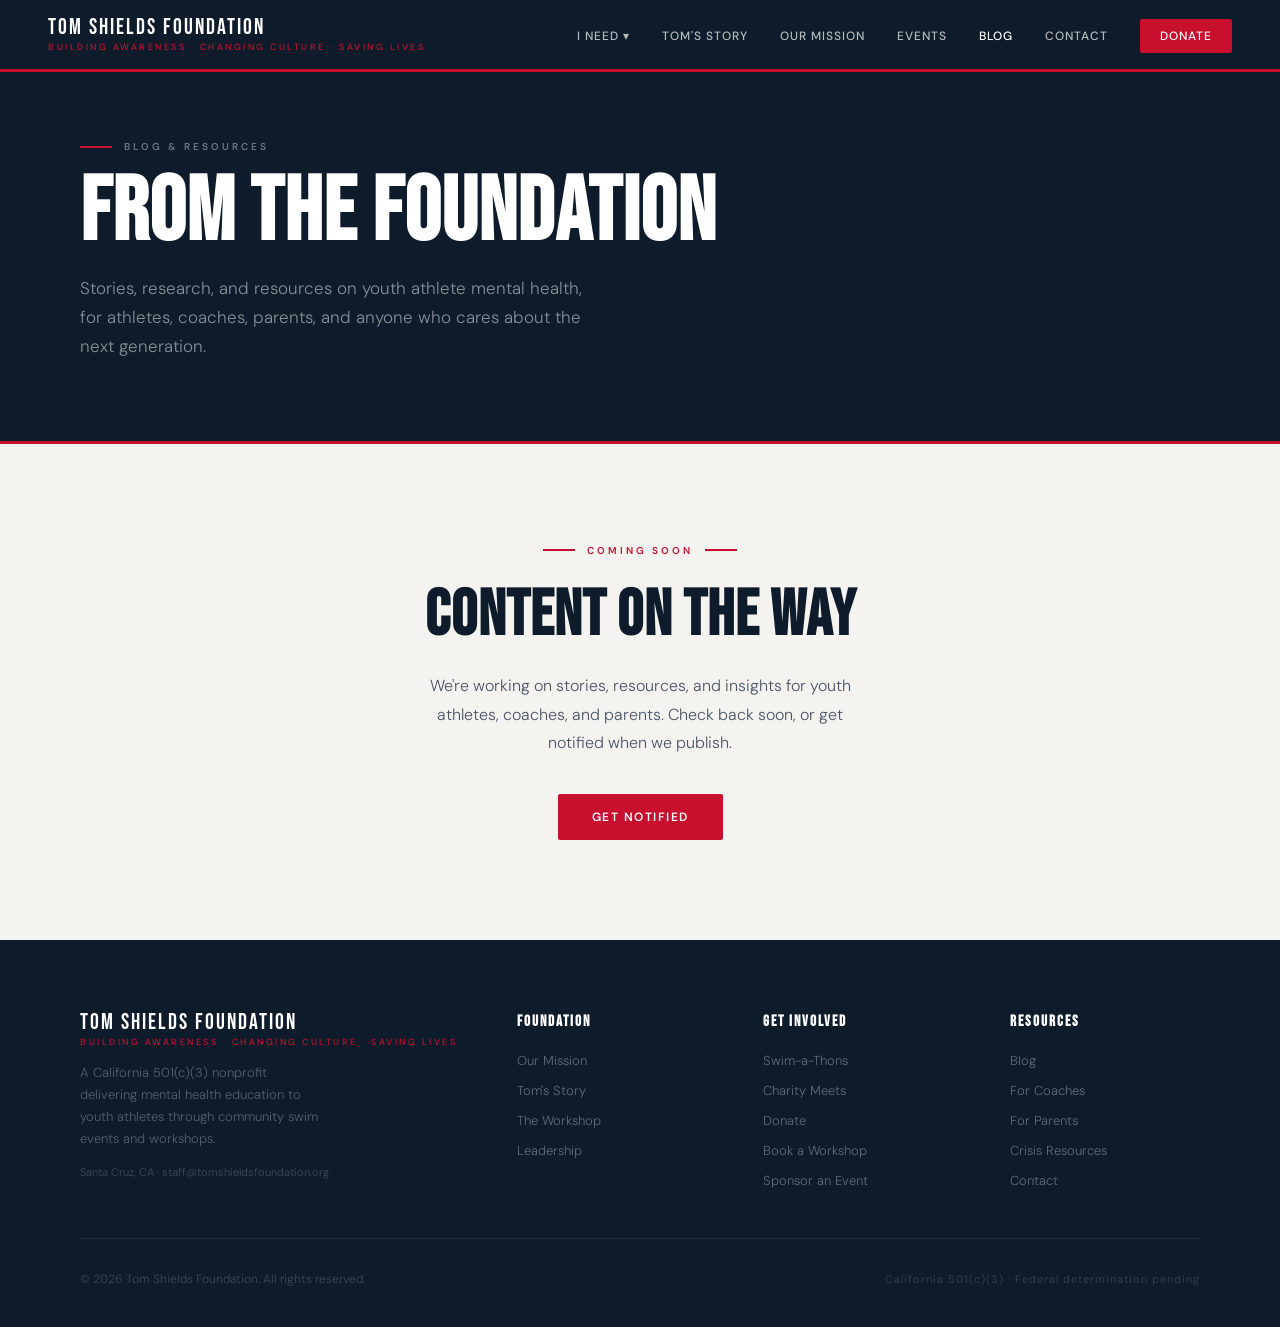
==== blog.html @ 8a369fe1 "Update tagline + fix hero bar centering" ====
<!DOCTYPE html>
<html lang="en">
<head>
<meta charset="UTF-8">
<meta name="viewport" content="width=device-width, initial-scale=1.0">
<title>Blog & Resources, Tom Shields Foundation</title>
<link href="https://fonts.googleapis.com/css2?family=Bebas+Neue&family=DM+Sans:wght@300;400;500;600&family=Playfair+Display:ital@1&display=swap" rel="stylesheet">
<link rel="icon" href="favicon.ico" type="image/x-icon">
<link rel="stylesheet" href="style.css">
</head>
<body>
<nav>
  <a href="index.html" class="nav-logo"><span class="nav-logo-name">Tom Shields Foundation</span><span class="nav-logo-tag">Building Awareness · Changing Culture · Saving Lives</span></a>
  <ul class="nav-links">
    <li class="nav-drop">
      <a href="#">I Need ▾</a>
      <div class="nav-drop-menu">
        <a href="blog.html#help-me">Help for me</a>
        <a href="blog.html#help-someone">Help for someone I know</a>
        <a href="blog.html#my-child">Help for my child</a>
        <a href="blog.html#student-athlete">Help for my student / athlete</a>
      </div>
    </li>
    <li><a href="story.html">Tom's Story</a></li>
    <li><a href="mission.html">Our Mission</a></li>
    <li><a href="events.html">Events</a></li>
    <li><a href="blog.html" class="active">Blog</a></li>
    <li><a href="contact.html">Contact</a></li>
    <li><a href="donate.html" class="nav-cta">Donate</a></li>
  </ul>
</nav>

<section class="page-hero">
  <div class="eyebrow eyebrow-white anim anim-1"><div class="eyebrow-line"></div><span>Blog &amp; Resources</span></div>
  <h1 class="anim anim-2">From the Foundation</h1>
  <p class="anim anim-3">Stories, research, and resources on youth athlete mental health, for athletes, coaches, parents, and anyone who cares about the next generation.</p>
</section>
<section style="background:var(--off-white);padding:100px 80px;text-align:center;" id="athletes">
  <div class="eyebrow" style="justify-content:center;margin-bottom:20px;"><div class="eyebrow-line"></div><span>Coming Soon</span><div class="eyebrow-line"></div></div>
  <h2 style="font-family:'Bebas Neue',sans-serif;font-size:clamp(44px,5vw,68px);color:var(--navy);letter-spacing:1px;margin-bottom:18px;">Content on the Way</h2>
  <p class="body-text" style="max-width:460px;margin:0 auto 36px;">We're working on stories, resources, and insights for youth athletes, coaches, and parents. Check back soon, or get notified when we publish.</p>
  <a href="contact.html" class="btn btn-red">Get Notified</a>
</section>

<footer>
  <div class="footer-grid">
    <div>
      <a href="index.html" class="nav-logo"><span class="nav-logo-name">Tom Shields Foundation</span><span class="nav-logo-tag">Building Awareness · Changing Culture · Saving Lives</span></a>
      <p class="footer-brand-desc">A California 501(c)(3) nonprofit delivering mental health education to youth athletes through community swim events and workshops.</p>
      <p class="footer-contact">Santa Cruz, CA · staff@tomshieldsfoundation.org</p>
    </div>
    <div class="footer-col"><h4>Foundation</h4><ul><li><a href="mission.html">Our Mission</a></li><li><a href="story.html">Tom's Story</a></li><li><a href="mission.html">The Workshop</a></li><li><a href="board.html">Leadership</a></li></ul></div>
    <div class="footer-col"><h4>Get Involved</h4><ul><li><a href="events.html">Swim-a-Thons</a></li><li><a href="events.html">Charity Meets</a></li><li><a href="donate.html">Donate</a></li><li><a href="contact.html">Book a Workshop</a></li><li><a href="contact.html">Sponsor an Event</a></li></ul></div>
    <div class="footer-col"><h4>Resources</h4><ul><li><a href="blog.html">Blog</a></li><li><a href="blog.html">For Coaches</a></li><li><a href="blog.html">For Parents</a></li><li><a href="contact.html">Crisis Resources</a></li><li><a href="contact.html">Contact</a></li></ul></div>
  </div>
  <div class="footer-bottom"><span class="footer-copy">© 2026 Tom Shields Foundation. All rights reserved.</span><span class="footer-501">California 501(c)(3) · Federal determination pending</span></div>
</footer>
</body>
</html>
---- style.css ----
@import url('https://fonts.googleapis.com/css2?family=Bebas+Neue&family=DM+Sans:wght@300;400;500;600&family=Playfair+Display:ital@1&display=swap');

*, *::before, *::after { box-sizing: border-box; margin: 0; padding: 0; }

:root {
  --red: #C8102E;
  --red-dark: #9B0D24;
  --navy: #0D1B2A;
  --navy-mid: #1A2E42;
  --white: #FFFFFF;
  --off-white: #F5F3EF;
  --gray: #8A8F96;
  --light-gray: #E8E6E2;
}

html { scroll-behavior: smooth; }
body { font-family: 'DM Sans', sans-serif; background: var(--off-white); color: var(--navy); overflow-x: hidden; }

/* ── NAV ── */
nav {
  position: fixed; top: 0; left: 0; right: 0; z-index: 200;
  height: 72px; background: var(--navy); border-bottom: 3px solid var(--red);
  display: flex; align-items: center; justify-content: space-between; padding: 0 48px;
}
.nav-logo { text-decoration: none; display: flex; flex-direction: column; gap: 2px; }
.nav-logo-name { font-family: 'Bebas Neue', sans-serif; font-size: 22px; color: var(--white); letter-spacing: 2px; line-height: 1; }
.nav-logo-tag { font-size: 9px; color: var(--red); letter-spacing: 2.5px; text-transform: uppercase; font-weight: 500; }
.nav-links { display: flex; gap: 32px; list-style: none; align-items: center; }
.nav-links a { color: rgba(255,255,255,0.7); text-decoration: none; font-size: 12px; letter-spacing: 1px; text-transform: uppercase; font-weight: 500; transition: color 0.2s; }
.nav-links a:hover, .nav-links a.active { color: var(--white); }
.nav-cta { background: var(--red) !important; color: var(--white) !important; padding: 9px 20px; border-radius: 2px; transition: background 0.2s !important; }
.nav-cta:hover { background: var(--red-dark) !important; }

/* Dropdown */
.nav-drop { position: relative; }
.nav-drop-menu {
  display: none; position: absolute; top: 100%; left: -16px;
  background: var(--navy); border-top: 2px solid var(--red); min-width: 220px;
  flex-direction: column; z-index: 300; box-shadow: 0 8px 24px rgba(0,0,0,0.3);
  padding-top: 8px;
}
/* invisible bridge so mouse can travel from link to menu without losing hover */
.nav-drop::after {
  content: ''; position: absolute; top: 100%; left: -16px; right: -16px; height: 12px;
}
.nav-drop:hover .nav-drop-menu { display: flex; }
.nav-drop > a { padding: 8px 16px; margin: -8px -16px; }
.nav-links li.nav-drop .nav-drop-menu a {
  padding: 13px 20px; font-size: 13px; color: rgba(255,255,255,0.6);
  text-decoration: none; display: block;
  text-transform: none; letter-spacing: 0; font-weight: 400;
  transition: background 0.15s, color 0.15s; line-height: 1.3;
}
.nav-links li.nav-drop .nav-drop-menu a:hover { background: rgba(255,255,255,0.05); color: var(--white); }

/* ── BUTTONS ── */
.btn { display: inline-block; padding: 15px 34px; font-size: 12px; letter-spacing: 1.5px; text-transform: uppercase; font-weight: 600; border-radius: 2px; text-decoration: none; cursor: pointer; border: none; font-family: 'DM Sans', sans-serif; transition: background 0.2s, transform 0.2s, border-color 0.2s; }
.btn:hover { transform: translateY(-1px); }
.btn-red { background: var(--red); color: var(--white); }
.btn-red:hover { background: var(--red-dark); }
.btn-outline-dark { background: transparent; color: var(--navy); border: 1.5px solid var(--light-gray); }
.btn-outline-dark:hover { border-color: var(--navy); }
.btn-outline-white { background: transparent; color: var(--white); border: 1.5px solid rgba(255,255,255,0.3); }
.btn-outline-white:hover { border-color: var(--white); }

/* ── COMMON ── */
.eyebrow { display: flex; align-items: center; gap: 12px; margin-bottom: 18px; }
.eyebrow-line { width: 32px; height: 2px; background: var(--red); flex-shrink: 0; }
.eyebrow span { font-size: 10px; letter-spacing: 3px; text-transform: uppercase; color: var(--red); font-weight: 600; }
.eyebrow-white span { color: rgba(255,255,255,0.4); }

.h-display { font-family: 'Bebas Neue', sans-serif; letter-spacing: 1px; line-height: 1; }
.body-text { font-size: 16px; color: #4A5568; line-height: 1.8; font-weight: 300; }
.body-text + .body-text { margin-top: 14px; }
.body-text strong { color: var(--navy); font-weight: 500; }

/* ── PAGE HERO (inner pages) ── */
.page-hero { background: var(--navy); padding: 140px 80px 80px; border-bottom: 3px solid var(--red); }
.page-hero h1 { font-family: 'Bebas Neue', sans-serif; font-size: clamp(56px, 7vw, 96px); color: var(--white); line-height: 0.95; letter-spacing: 1px; margin-bottom: 18px; }
.page-hero h1 em { font-family: 'Playfair Display', serif; font-style: italic; color: var(--red); }
.page-hero p { font-size: 17px; color: rgba(255,255,255,0.5); line-height: 1.7; font-weight: 300; max-width: 520px; }

/* ── FOOTER ── */
footer { background: var(--navy); padding: 72px 80px 40px; }
.footer-grid { display: grid; grid-template-columns: 2fr 1fr 1fr 1fr; gap: 56px; padding-bottom: 48px; border-bottom: 1px solid rgba(255,255,255,0.07); margin-bottom: 32px; }
.footer-brand-desc { font-size: 13px; color: rgba(255,255,255,0.3); line-height: 1.7; font-weight: 300; max-width: 240px; margin: 14px 0; }
.footer-contact { font-size: 11px; color: rgba(255,255,255,0.18); }
.footer-col h4 { font-family: 'Bebas Neue', sans-serif; font-size: 15px; color: var(--white); letter-spacing: 2px; margin-bottom: 18px; }
.footer-col ul { list-style: none; display: flex; flex-direction: column; gap: 9px; }
.footer-col ul a { font-size: 13px; color: rgba(255,255,255,0.35); text-decoration: none; font-weight: 300; transition: color 0.2s; }
.footer-col ul a:hover { color: rgba(255,255,255,0.75); }
.footer-bottom { display: flex; justify-content: space-between; align-items: center; }
.footer-copy { font-size: 12px; color: rgba(255,255,255,0.2); font-weight: 300; }
.footer-501 { font-size: 11px; color: rgba(255,255,255,0.15); letter-spacing: 1px; }

/* ── FORMS ── */
.form-group { display: flex; flex-direction: column; gap: 7px; margin-bottom: 14px; }
.form-group label { font-size: 10px; letter-spacing: 2px; text-transform: uppercase; color: var(--gray); font-weight: 500; }
.form-group input, .form-group textarea, .form-group select {
  background: var(--white); border: 1.5px solid var(--light-gray); border-radius: 2px;
  padding: 13px 15px; font-size: 14px; color: var(--navy); font-family: 'DM Sans', sans-serif;
  outline: none; transition: border-color 0.2s; width: 100%;
}
.form-group input:focus, .form-group textarea:focus, .form-group select:focus { border-color: var(--red); }
.form-group textarea { height: 130px; resize: none; }
.form-row { display: grid; grid-template-columns: 1fr 1fr; gap: 14px; }

/* dark form variant */
.form-dark .form-group label { color: rgba(255,255,255,0.4); }
.form-dark .form-group input, .form-dark .form-group textarea, .form-dark .form-group select {
  background: rgba(255,255,255,0.05); border-color: rgba(255,255,255,0.1); color: var(--white);
}
.form-dark .form-group input:focus, .form-dark .form-group textarea:focus, .form-dark .form-group select:focus { border-color: var(--red); }
.form-dark .form-group select option { background: var(--navy); }

/* ── ANIMATIONS ── */
@keyframes fadeUp { from { opacity: 0; transform: translateY(20px); } to { opacity: 1; transform: translateY(0); } }
.anim { opacity: 0; animation: fadeUp 0.8s ease forwards; }
.anim-1 { animation-delay: 0.2s; }
.anim-2 { animation-delay: 0.4s; }
.anim-3 { animation-delay: 0.6s; }
.anim-4 { animation-delay: 0.8s; }

/* ── MOBILE ── */
@media (max-width: 900px) {
  nav { padding: 0 20px; }
  .nav-links { display: none; }
  .page-hero { padding: 110px 24px 56px; }
  footer { padding: 56px 24px 32px; }
  .footer-grid { grid-template-columns: 1fr; gap: 36px; }
  .form-row { grid-template-columns: 1fr; }
}
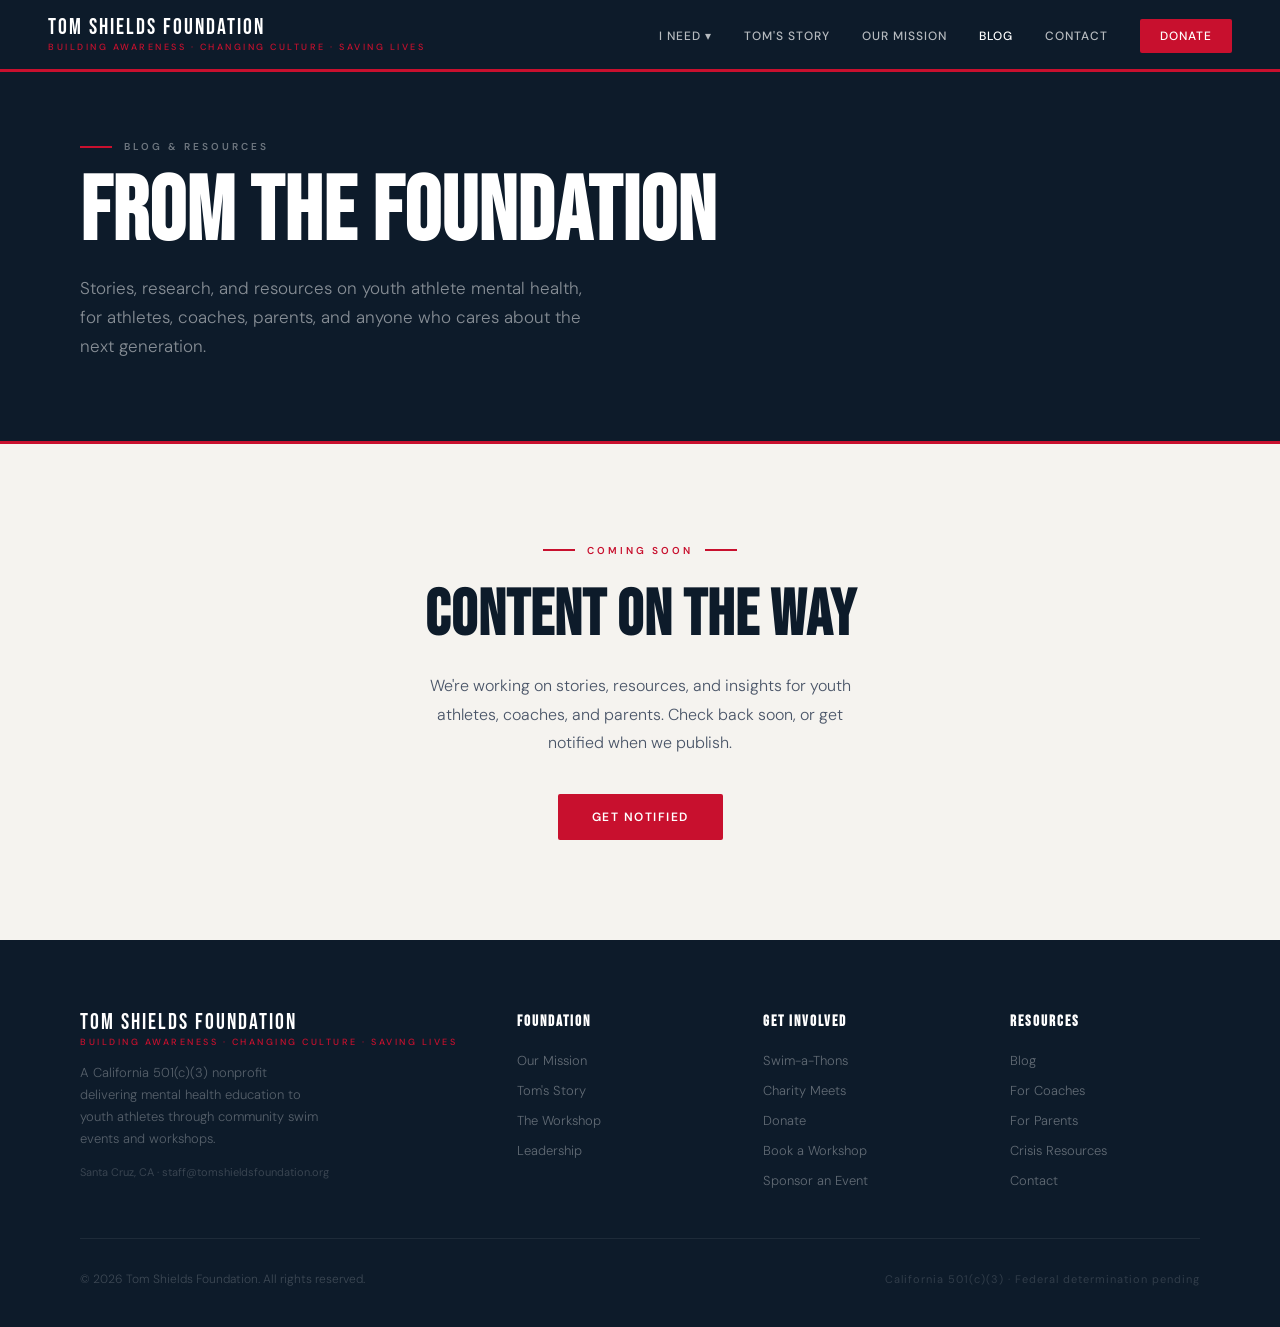
==== commit 7b3dd0d4: "Remove events page from nav and footer" ====
--- a/blog.html
+++ b/blog.html
@@ -23,7 +23,6 @@
     </li>
     <li><a href="story.html">Tom's Story</a></li>
     <li><a href="mission.html">Our Mission</a></li>
-    <li><a href="events.html">Events</a></li>
     <li><a href="blog.html" class="active">Blog</a></li>
     <li><a href="contact.html">Contact</a></li>
     <li><a href="donate.html" class="nav-cta">Donate</a></li>
@@ -50,7 +49,7 @@
       <p class="footer-contact">Santa Cruz, CA · staff@tomshieldsfoundation.org</p>
     </div>
     <div class="footer-col"><h4>Foundation</h4><ul><li><a href="mission.html">Our Mission</a></li><li><a href="story.html">Tom's Story</a></li><li><a href="mission.html">The Workshop</a></li><li><a href="board.html">Leadership</a></li></ul></div>
-    <div class="footer-col"><h4>Get Involved</h4><ul><li><a href="events.html">Swim-a-Thons</a></li><li><a href="events.html">Charity Meets</a></li><li><a href="donate.html">Donate</a></li><li><a href="contact.html">Book a Workshop</a></li><li><a href="contact.html">Sponsor an Event</a></li></ul></div>
+    <div class="footer-col"><h4>Get Involved</h4><ul><li><a href="mission.html">Swim-a-Thons</a></li><li><a href="mission.html">Charity Meets</a></li><li><a href="donate.html">Donate</a></li><li><a href="contact.html">Book a Workshop</a></li><li><a href="contact.html">Sponsor an Event</a></li></ul></div>
     <div class="footer-col"><h4>Resources</h4><ul><li><a href="blog.html">Blog</a></li><li><a href="blog.html">For Coaches</a></li><li><a href="blog.html">For Parents</a></li><li><a href="contact.html">Crisis Resources</a></li><li><a href="contact.html">Contact</a></li></ul></div>
   </div>
   <div class="footer-bottom"><span class="footer-copy">© 2026 Tom Shields Foundation. All rights reserved.</span><span class="footer-501">California 501(c)(3) · Federal determination pending</span></div>
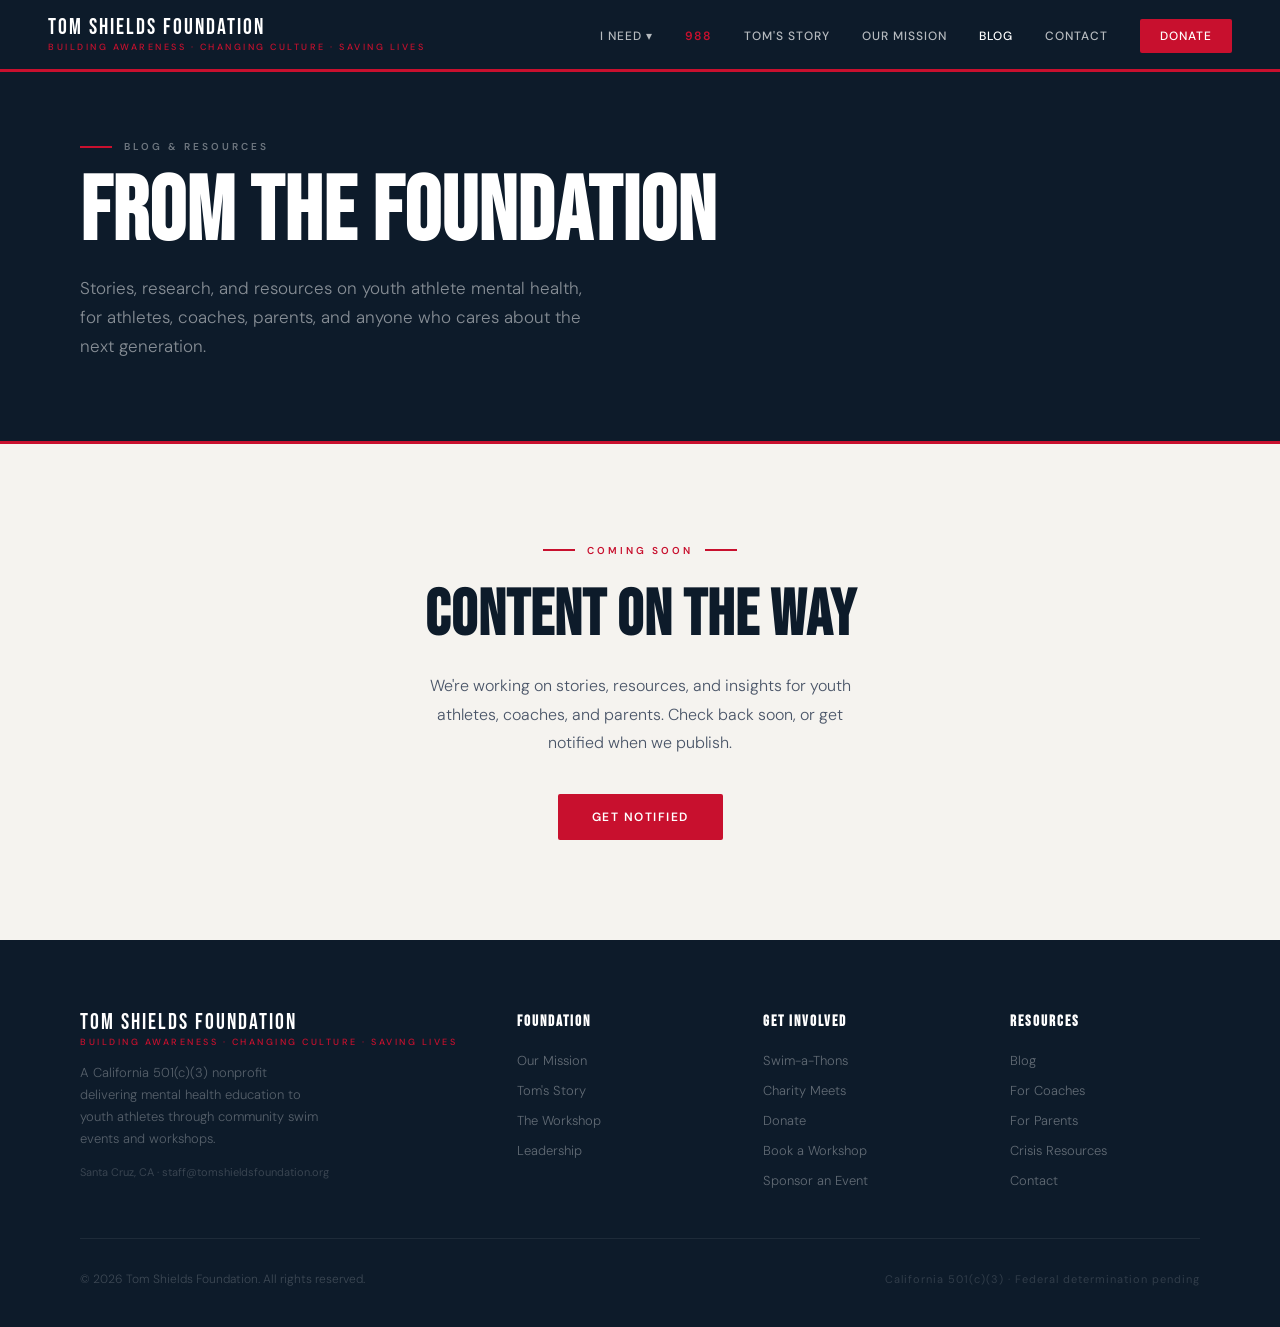
==== commit 2548dec8: "Add 988 crisis line to nav" ====
--- a/blog.html
+++ b/blog.html
@@ -21,6 +21,7 @@
         <a href="blog.html#student-athlete">Help for my student / athlete</a>
       </div>
     </li>
+    <li><a href="tel:988" style="color:var(--red) !important;font-weight:600;letter-spacing:1px;">988</a></li>
     <li><a href="story.html">Tom's Story</a></li>
     <li><a href="mission.html">Our Mission</a></li>
     <li><a href="blog.html" class="active">Blog</a></li>
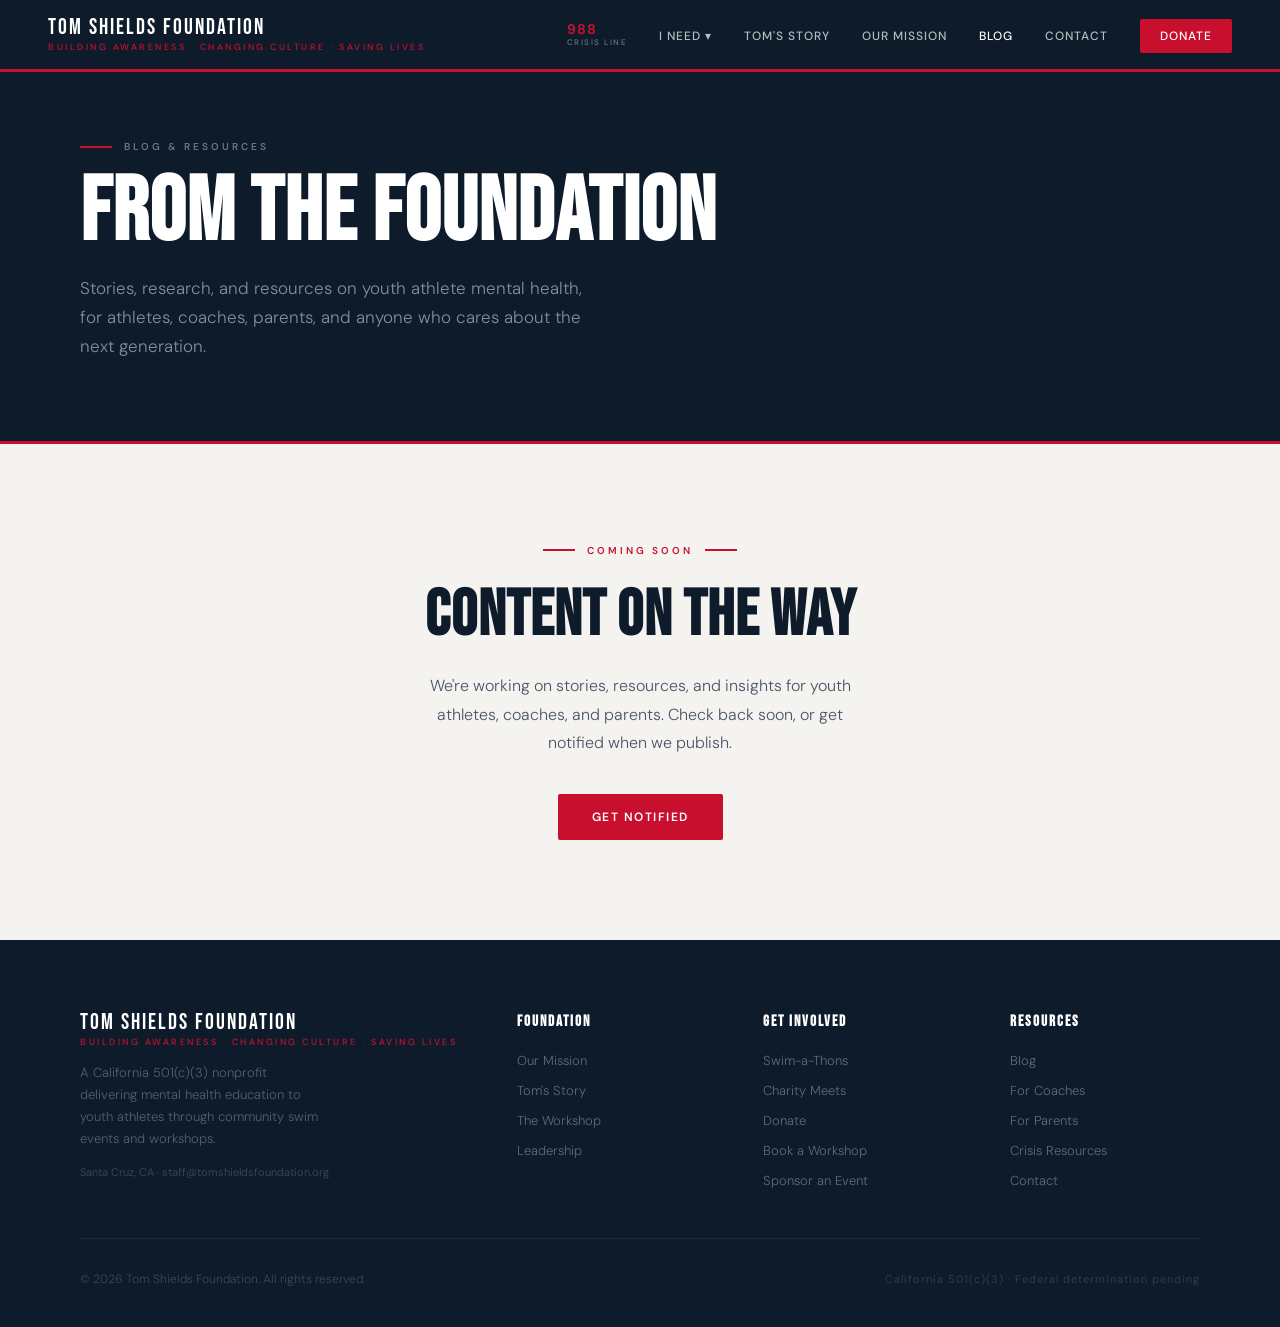
==== commit dc630a0d: "Move 988 to left of nav, add Crisis Line label" ====
--- a/blog.html
+++ b/blog.html
@@ -12,6 +12,7 @@
 <nav>
   <a href="index.html" class="nav-logo"><span class="nav-logo-name">Tom Shields Foundation</span><span class="nav-logo-tag">Building Awareness · Changing Culture · Saving Lives</span></a>
   <ul class="nav-links">
+    <li><a href="tel:988" style="display:flex;flex-direction:column;gap:1px;"><span style="color:var(--red);font-weight:700;font-size:14px;letter-spacing:1px;line-height:1;">988</span><span style="color:rgba(255,255,255,0.4);font-size:8px;letter-spacing:1.5px;text-transform:uppercase;font-weight:500;">Crisis Line</span></a></li>
     <li class="nav-drop">
       <a href="#">I Need ▾</a>
       <div class="nav-drop-menu">
@@ -21,7 +22,6 @@
         <a href="blog.html#student-athlete">Help for my student / athlete</a>
       </div>
     </li>
-    <li><a href="tel:988" style="color:var(--red) !important;font-weight:600;letter-spacing:1px;">988</a></li>
     <li><a href="story.html">Tom's Story</a></li>
     <li><a href="mission.html">Our Mission</a></li>
     <li><a href="blog.html" class="active">Blog</a></li>
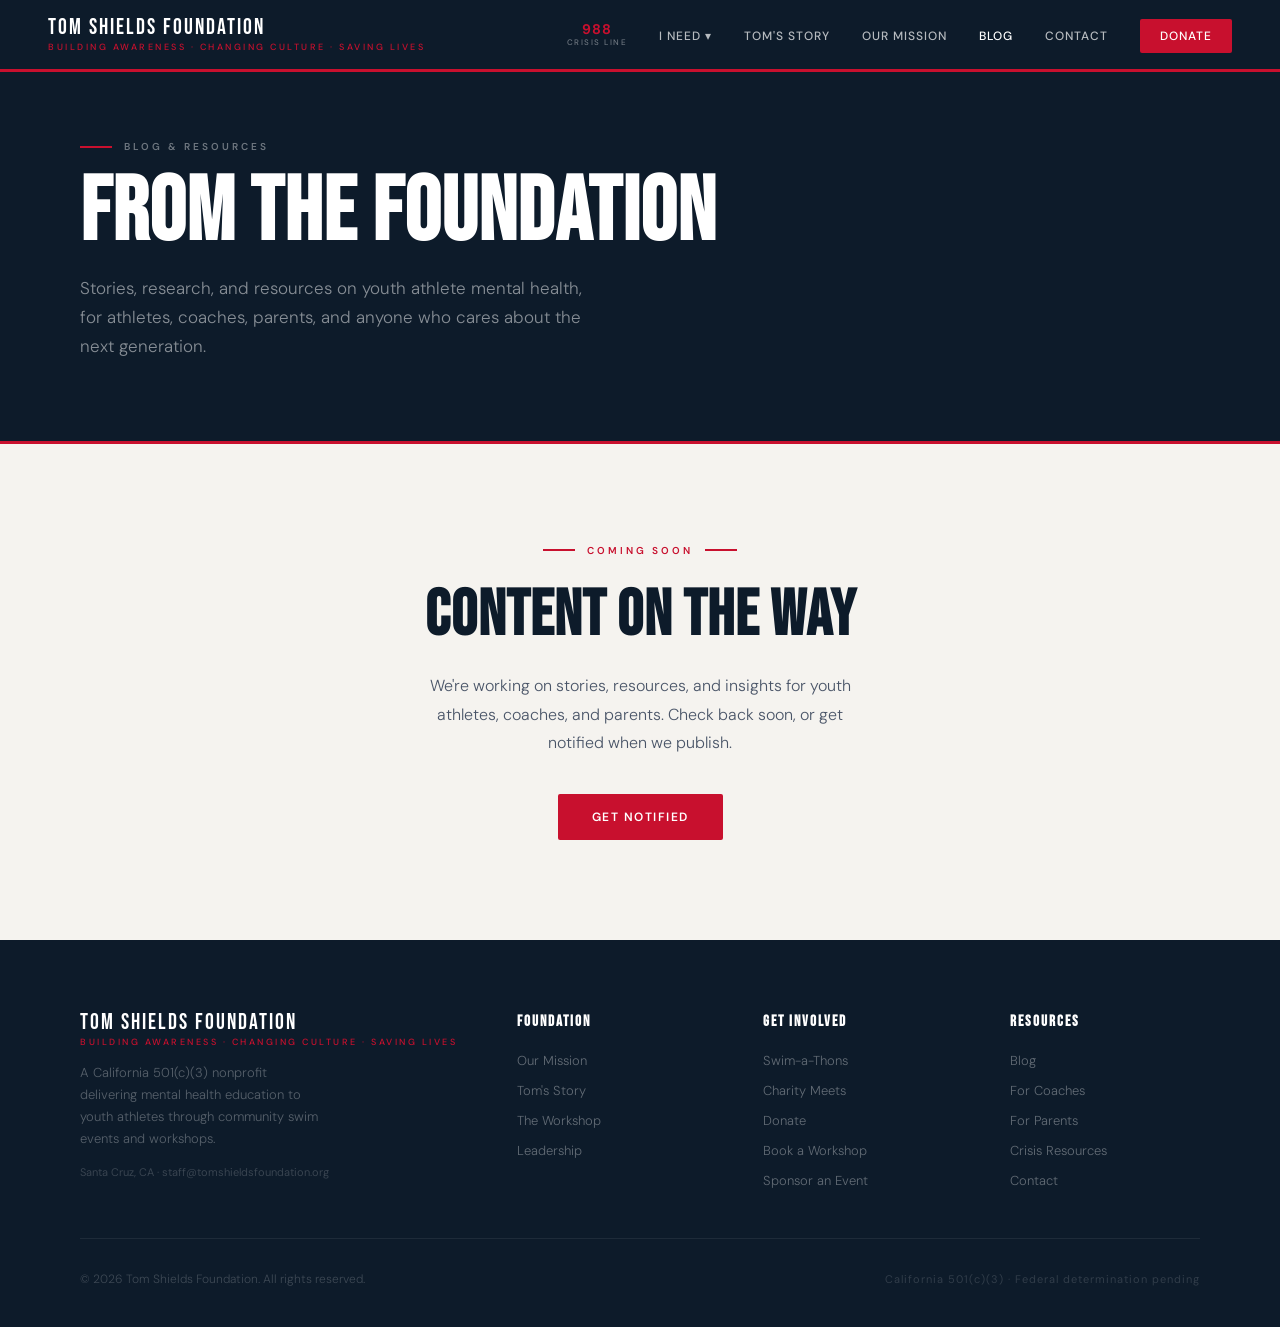
==== commit c2751537: "Center 988 over Crisis Line label" ====
--- a/blog.html
+++ b/blog.html
@@ -12,7 +12,7 @@
 <nav>
   <a href="index.html" class="nav-logo"><span class="nav-logo-name">Tom Shields Foundation</span><span class="nav-logo-tag">Building Awareness · Changing Culture · Saving Lives</span></a>
   <ul class="nav-links">
-    <li><a href="tel:988" style="display:flex;flex-direction:column;gap:1px;"><span style="color:var(--red);font-weight:700;font-size:14px;letter-spacing:1px;line-height:1;">988</span><span style="color:rgba(255,255,255,0.4);font-size:8px;letter-spacing:1.5px;text-transform:uppercase;font-weight:500;">Crisis Line</span></a></li>
+    <li><a href="tel:988" style="display:flex;flex-direction:column;gap:1px;align-items:center;"><span style="color:var(--red);font-weight:700;font-size:14px;letter-spacing:1px;line-height:1;">988</span><span style="color:rgba(255,255,255,0.4);font-size:8px;letter-spacing:1.5px;text-transform:uppercase;font-weight:500;">Crisis Line</span></a></li>
     <li class="nav-drop">
       <a href="#">I Need ▾</a>
       <div class="nav-drop-menu">
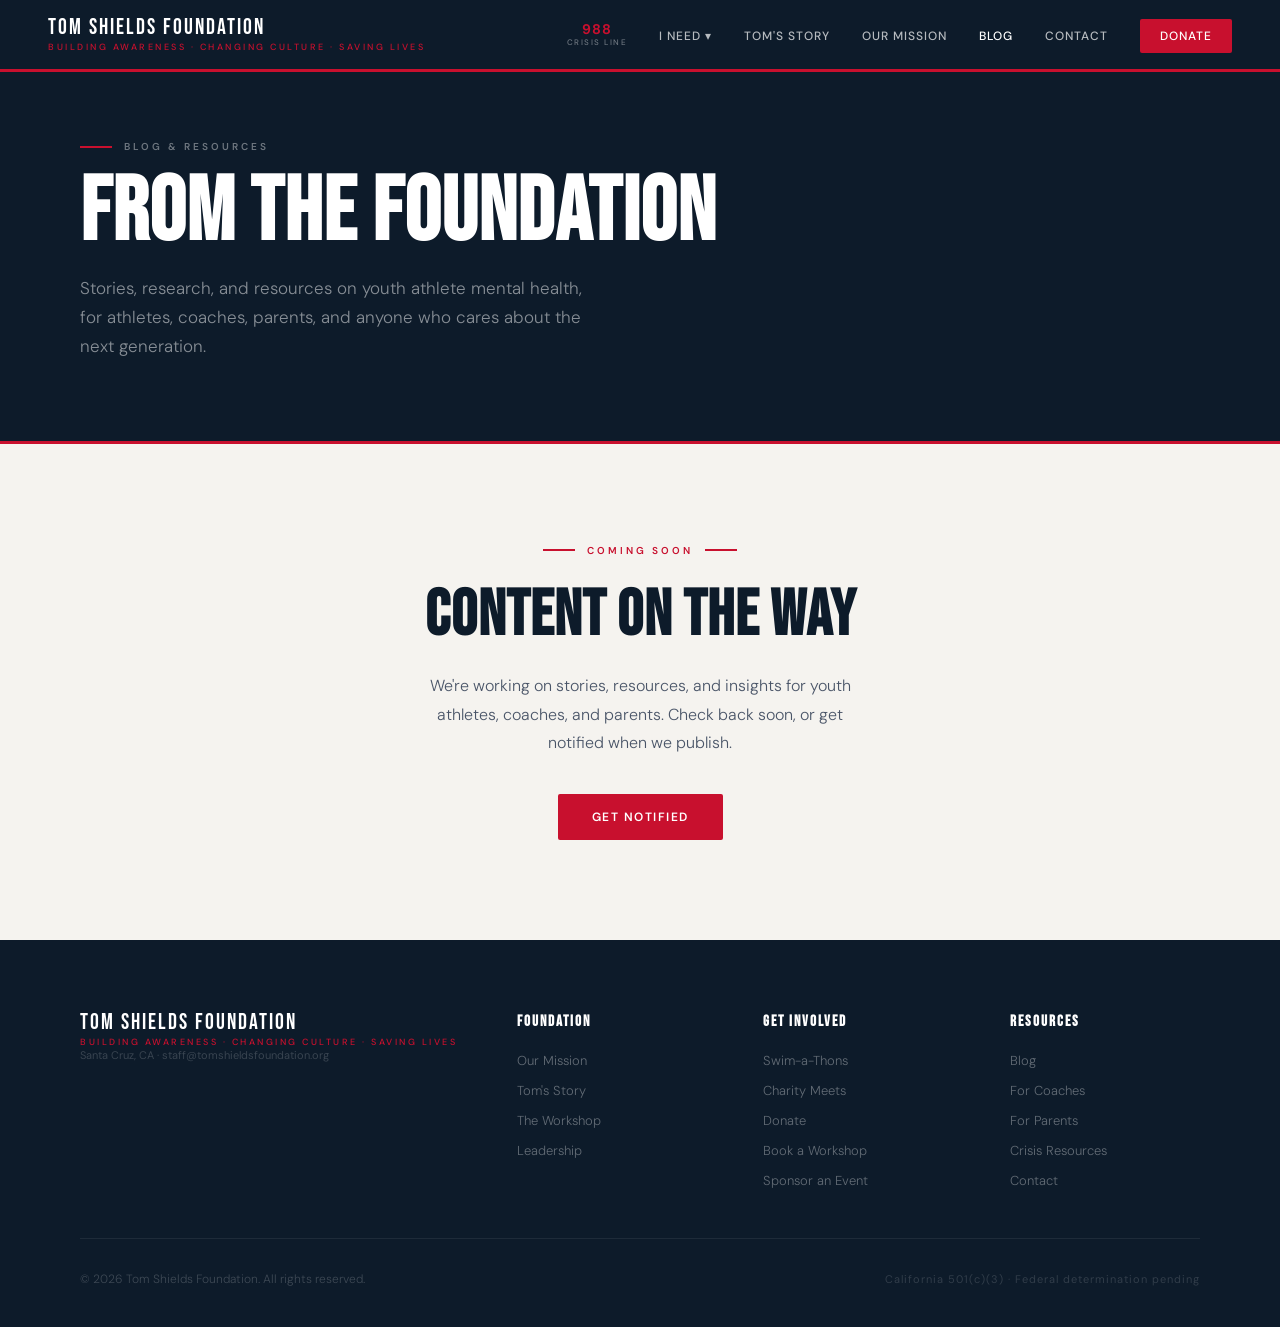
==== commit 9632e0a9: "Remove footer brand desc" ====
--- a/blog.html
+++ b/blog.html
@@ -46,7 +46,6 @@
   <div class="footer-grid">
     <div>
       <a href="index.html" class="nav-logo"><span class="nav-logo-name">Tom Shields Foundation</span><span class="nav-logo-tag">Building Awareness · Changing Culture · Saving Lives</span></a>
-      <p class="footer-brand-desc">A California 501(c)(3) nonprofit delivering mental health education to youth athletes through community swim events and workshops.</p>
       <p class="footer-contact">Santa Cruz, CA · staff@tomshieldsfoundation.org</p>
     </div>
     <div class="footer-col"><h4>Foundation</h4><ul><li><a href="mission.html">Our Mission</a></li><li><a href="story.html">Tom's Story</a></li><li><a href="mission.html">The Workshop</a></li><li><a href="board.html">Leadership</a></li></ul></div>
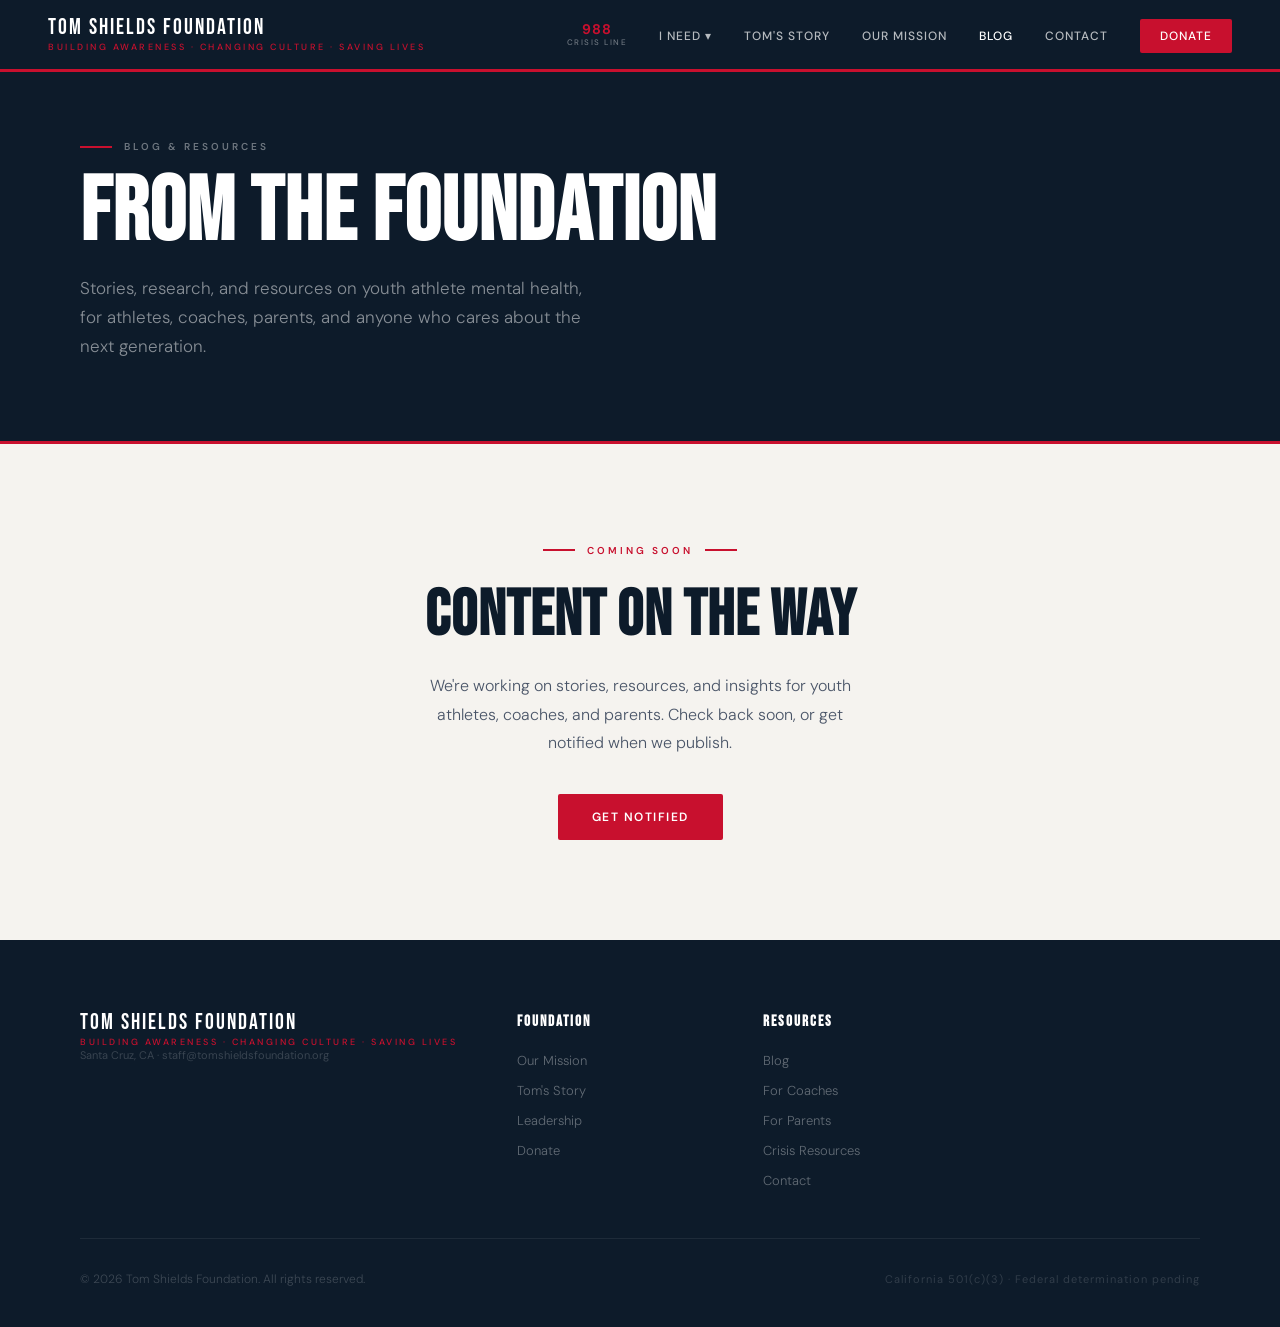
==== commit 61f7ee80: "Clean up footer: drop Get Involved, remove Workshop" ====
--- a/blog.html
+++ b/blog.html
@@ -48,8 +48,7 @@
       <a href="index.html" class="nav-logo"><span class="nav-logo-name">Tom Shields Foundation</span><span class="nav-logo-tag">Building Awareness · Changing Culture · Saving Lives</span></a>
       <p class="footer-contact">Santa Cruz, CA · staff@tomshieldsfoundation.org</p>
     </div>
-    <div class="footer-col"><h4>Foundation</h4><ul><li><a href="mission.html">Our Mission</a></li><li><a href="story.html">Tom's Story</a></li><li><a href="mission.html">The Workshop</a></li><li><a href="board.html">Leadership</a></li></ul></div>
-    <div class="footer-col"><h4>Get Involved</h4><ul><li><a href="mission.html">Swim-a-Thons</a></li><li><a href="mission.html">Charity Meets</a></li><li><a href="donate.html">Donate</a></li><li><a href="contact.html">Book a Workshop</a></li><li><a href="contact.html">Sponsor an Event</a></li></ul></div>
+    <div class="footer-col"><h4>Foundation</h4><ul><li><a href="mission.html">Our Mission</a></li><li><a href="story.html">Tom's Story</a></li><li><a href="board.html">Leadership</a></li><li><a href="donate.html">Donate</a></li></ul></div>
     <div class="footer-col"><h4>Resources</h4><ul><li><a href="blog.html">Blog</a></li><li><a href="blog.html">For Coaches</a></li><li><a href="blog.html">For Parents</a></li><li><a href="contact.html">Crisis Resources</a></li><li><a href="contact.html">Contact</a></li></ul></div>
   </div>
   <div class="footer-bottom"><span class="footer-copy">© 2026 Tom Shields Foundation. All rights reserved.</span><span class="footer-501">California 501(c)(3) · Federal determination pending</span></div>
